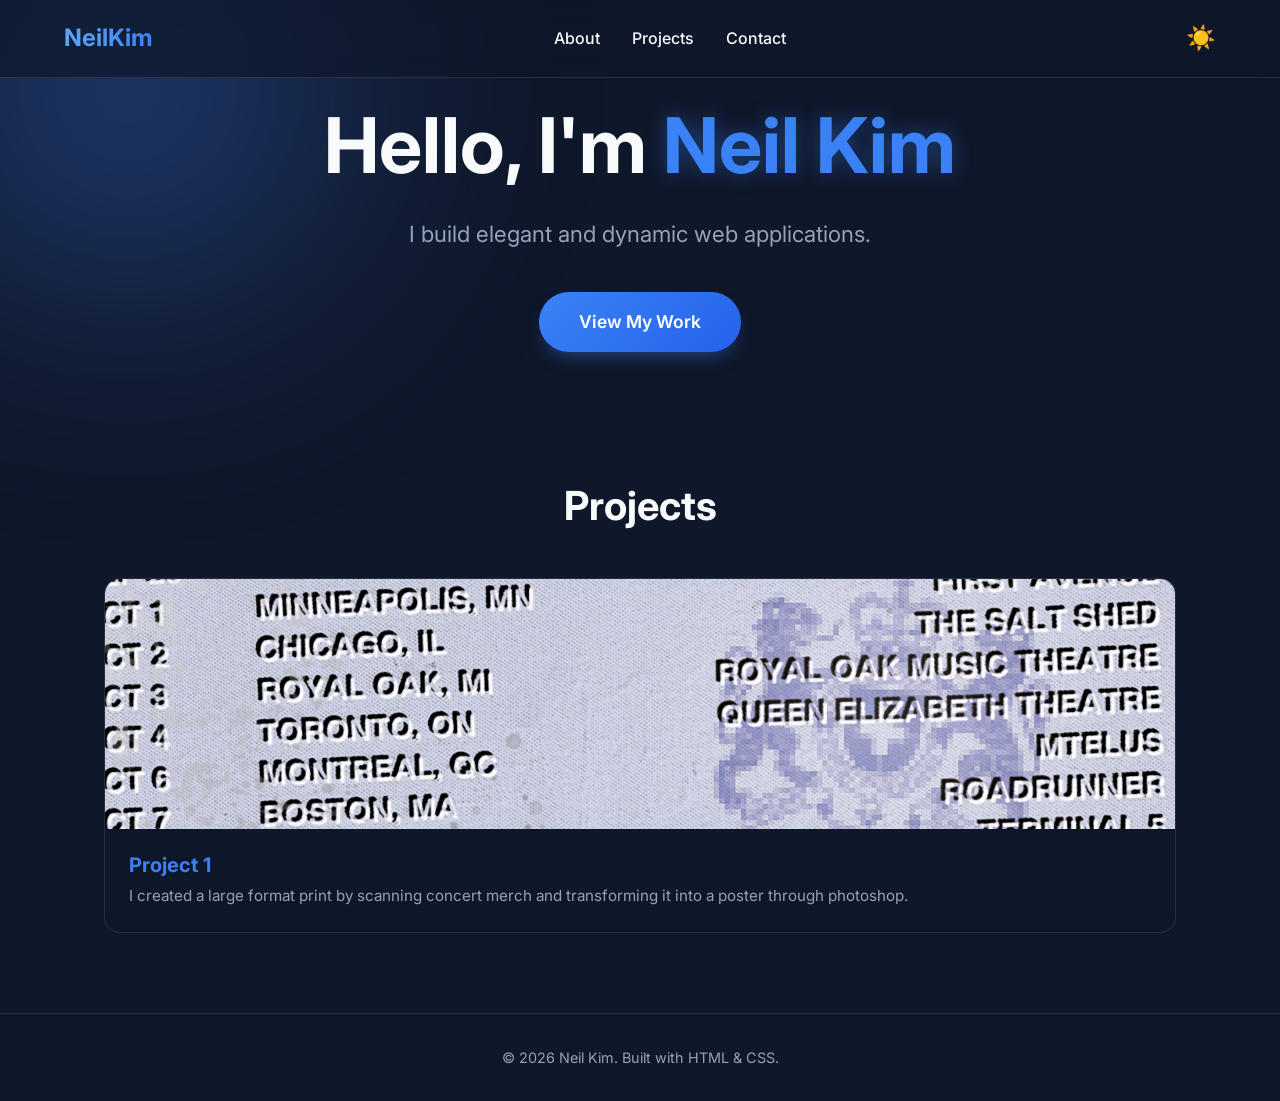
==== index.html @ 956ec5ed "gg" ====
<!DOCTYPE html>
<html lang="en">

<head>
  <meta charset="UTF-8">
  <meta name="viewport" content="width=device-width, initial-scale=1.0">

  <!-- SEO: Search engines read these to understand your page -->
  <title>Your Name | Portfolio</title>
  <meta name="description" content="A brief description of your awesome project or portfolio.">

  <!-- Typography: Importing 'Inter' from Google Fonts for a premium look -->
  <link rel="preconnect" href="https://fonts.googleapis.com">
  <link rel="preconnect" href="https://fonts.gstatic.com" crossorigin>
  <link href="https://fonts.googleapis.com/css2?family=Inter:wght@400;500;700&display=swap" rel="stylesheet">

  <!-- CSS: Link to your stylesheet (make sure you have a style.css file) -->
  <link rel="stylesheet" href="style.css">
</head>

<body>

  <!-- Navigation Bar -->
  <header>
    <nav>
      <div class="logo">NeilKim</div>
      <ul class="nav-links" id="nav-links">
        <li><a href="#about">About</a></li>
        <li><a href="#projects">Projects</a></li>
        <li><a href="#contact">Contact</a></li>
      </ul>
      <div class="nav-actions">
        <button id="theme-toggle" class="theme-toggle" aria-label="Toggle theme">🌙</button>
        <button class="mobile-toggle" id="mobile-toggle" aria-label="Toggle navigation">☰</button>
      </div>
    </nav>
  </header>

  <!-- Main Content Area -->
  <main>

    <!-- Hero Section: The first thing visitors see -->
    <section id="hero" class="hero">
      <h1>Hello, I'm <span class="highlight">Neil Kim</span></h1>
      <p>I build elegant and dynamic web applications.</p>
      <a href="#projects" class="btn-primary">View My Work</a>
    </section>

    <!-- Projects Section -->
    <section id="projects" class="projects-section">
      <h2 class="section-title">Projects</h2>

      <div class="projects-grid">
        <!-- Project 1 -->
        <div class="project-card">
          <div class="project-image">
            <!-- Ensure your image file is named 'project1.jpg' and is in the same folder -->
            <img src="project1.jpg" alt="Concert Merch Poster Scan">
          </div>
          <div class="project-content">
            <h3>Project 1</h3>
            <p>I created a large format print by scanning concert merch and transforming it into a poster through photoshop.</p>
          </div>
        </div>
      </div>
    </section>
  </main>

  <!-- Footer -->
  <footer>
    <p>&copy; 2026 Neil Kim. Built with HTML & CSS.</p>
  </footer>

  <!-- JavaScript: Link to your logic scripts at the bottom for faster page load -->
  <script src="script.js"></script>
</body>

</html>
---- style.css ----
:root {
  --bg-color: #0f172a;
  /* Slate 900 */
  --text-primary: #f8fafc;
  --text-secondary: #94a3b8;
  --accent-color: #3b82f6;
  --accent-glow: rgba(59, 130, 246, 0.4);
  --glass-bg: rgba(15, 23, 42, 0.7);
  --glass-border: rgba(255, 255, 255, 0.1);
  --mobile-menu-bg: rgba(15, 23, 42, 0.95);
  --transition-speed: 0.3s;
}

[data-theme="light"] {
  --bg-color: #f8fafc;
  /* Slate 50 */
  --text-primary: #0f172a;
  /* Slate 900 */
  --text-secondary: #475569;
  /* Slate 600 */
  --accent-color: #2563eb;
  /* Blue 600 */
  --accent-glow: rgba(37, 99, 235, 0.2);
  --glass-bg: rgba(248, 250, 252, 0.8);
  --glass-border: rgba(0, 0, 0, 0.1);
  --mobile-menu-bg: rgba(248, 250, 252, 0.95);
}

* {
  margin: 0;
  padding: 0;
  box-sizing: border-box;
}

body {
  font-family: 'Inter', sans-serif;
  background-color: var(--bg-color);
  color: var(--text-primary);
  line-height: 1.6;
  overflow-x: hidden;
  position: relative;
  display: flex;
  flex-direction: column;
  min-height: 100vh;
}

/* Background Animated Gradient / Glow */
body::before {
  content: '';
  position: absolute;
  top: -20vh;
  left: -20vw;
  width: 60vw;
  height: 60vh;
  background: radial-gradient(circle, var(--accent-glow), transparent 70%);
  z-index: -1;
  filter: blur(100px);
  animation: float 10s ease-in-out infinite alternate;
}

@keyframes float {
  0% {
    transform: translate(0, 0);
  }

  100% {
    transform: translate(10vw, 10vh);
  }
}

/* Typography */
h1,
h2,
h3 {
  font-weight: 700;
  line-height: 1.2;
}

a {
  text-decoration: none;
  color: var(--text-primary);
  transition: color var(--transition-speed);
}

a:hover {
  color: var(--accent-color);
}

/* Header & Nav */
header {
  position: fixed;
  top: 0;
  left: 0;
  width: 100%;
  padding: 1.2rem 5%;
  background: var(--glass-bg);
  backdrop-filter: blur(12px);
  -webkit-backdrop-filter: blur(12px);
  border-bottom: 1px solid var(--glass-border);
  z-index: 1000;
  display: flex;
  justify-content: center;
}

nav {
  display: flex;
  justify-content: space-between;
  align-items: center;
  width: 100%;
  max-width: 1200px;
}

.logo {
  font-size: 1.5rem;
  font-weight: 700;
  background: linear-gradient(to right, #60a5fa, #3b82f6);
  -webkit-background-clip: text;
  color: transparent;
}

.nav-links {
  display: flex;
  list-style: none;
  gap: 2rem;
}

.nav-links a {
  font-size: 1rem;
  font-weight: 500;
  position: relative;
  padding: 0.5rem 0;
}

.nav-links a::after {
  content: '';
  position: absolute;
  bottom: 0;
  left: 0;
  width: 0%;
  height: 2px;
  background: var(--accent-color);
  transition: width var(--transition-speed) ease;
}

.nav-links a:hover::after,
.nav-links a.active::after {
  width: 100%;
}

.nav-actions {
  display: flex;
  align-items: center;
  gap: 1rem;
}

.theme-toggle {
  background: none;
  border: none;
  font-size: 1.5rem;
  cursor: pointer;
  color: var(--text-primary);
  transition: transform var(--transition-speed);
}

.theme-toggle:hover {
  transform: scale(1.1);
}

.mobile-toggle {
  display: none;
  background: none;
  border: none;
  color: var(--text-primary);
  font-size: 2rem;
  cursor: pointer;
  transition: transform var(--transition-speed);
}

/* Hero Section */
.hero {
  flex-grow: 1;
  display: flex;
  flex-direction: column;
  justify-content: center;
  align-items: center;
  text-align: center;
  padding: 100px 5% 50px;
  /* Padding top accounts for fixed header */
}

.hero h1 {
  font-size: clamp(2.5rem, 6vw, 5rem);
  margin-bottom: 1.5rem;
  opacity: 0;
  animation: fadeInUp 0.8s ease forwards 0.2s;
}

.highlight {
  color: var(--accent-color);
  position: relative;
  text-shadow: 0 0 20px rgba(59, 130, 246, 0.4);
}

.hero p {
  font-size: clamp(1.1rem, 2vw, 1.4rem);
  color: var(--text-secondary);
  max-width: 600px;
  margin-bottom: 2.5rem;
  opacity: 0;
  animation: fadeInUp 0.8s ease forwards 0.4s;
}

.btn-primary {
  display: inline-block;
  padding: 1rem 2.5rem;
  background: linear-gradient(135deg, #3b82f6, #2563eb);
  color: #fff;
  border-radius: 50px;
  font-size: 1.1rem;
  font-weight: 600;
  box-shadow: 0 10px 20px -10px rgba(59, 130, 246, 0.6);
  transition: transform var(--transition-speed), box-shadow var(--transition-speed);
  opacity: 0;
  animation: fadeInUp 0.8s ease forwards 0.6s;
}

.btn-primary:hover {
  transform: translateY(-5px);
  box-shadow: 0 15px 25px -10px rgba(59, 130, 246, 0.8);
  color: #fff;
}

/* Animations */
@keyframes fadeInUp {
  from {
    opacity: 0;
    transform: translateY(30px);
  }

  to {
    opacity: 1;
    transform: translateY(0);
  }
}

/* Projects Section */
.projects-section {
  padding: 80px 5%;
  max-width: 1200px;
  margin: 0 auto;
}

.section-title {
  text-align: center;
  font-size: 2.5rem;
  margin-bottom: 3rem;
  color: var(--text-primary);
}

.projects-grid {
  display: grid;
  grid-template-columns: repeat(auto-fit, minmax(300px, 1fr));
  gap: 2rem;
}

.project-card {
  background: var(--glass-bg);
  border: 1px solid var(--glass-border);
  border-radius: 16px;
  overflow: hidden;
  transition: transform var(--transition-speed), box-shadow var(--transition-speed);
}

.project-card:hover {
  transform: translateY(-10px);
  box-shadow: 0 15px 30px rgba(0,0,0,0.2);
}

.project-image {
  width: 100%;
  height: 250px;
  overflow: hidden;
  background: var(--glass-border);
}

.project-image img {
  width: 100%;
  height: 100%;
  object-fit: cover;
  transition: transform 0.5s ease;
}

.project-card:hover .project-image img {
  transform: scale(1.05);
}

.project-content {
  padding: 1.5rem;
}

.project-content h3 {
  font-size: 1.25rem;
  margin-bottom: 0.5rem;
  color: var(--accent-color);
}

.project-content p {
  color: var(--text-secondary);
  font-size: 0.95rem;
  line-height: 1.5;
}

/* Footer */
footer {
  text-align: center;
  padding: 2rem;
  color: var(--text-secondary);
  border-top: 1px solid var(--glass-border);
  font-size: 0.9rem;
}

/* Responsive Design */
@media (max-width: 768px) {
  .mobile-toggle {
    display: block;
    z-index: 1010;
  }

  .nav-links {
    position: fixed;
    top: 0;
    right: -100%;
    width: 70vw;
    height: 100vh;
    background: var(--mobile-menu-bg);
    backdrop-filter: blur(16px);
    -webkit-backdrop-filter: blur(16px);
    flex-direction: column;
    justify-content: center;
    align-items: center;
    transition: right 0.4s cubic-bezier(0.77, 0, 0.175, 1);
    z-index: 1000;
    border-left: 1px solid var(--glass-border);
  }

  .nav-links.active {
    right: 0;
  }

  .nav-links li {
    margin: 1.5rem 0;
    opacity: 0;
    transform: translateX(20px);
    transition: opacity 0.3s ease, transform 0.3s ease;
  }

  .nav-links.active li {
    opacity: 1;
    transform: translateX(0);
  }

  /* Staggered animation for list items */
  .nav-links.active li:nth-child(1) {
    transition-delay: 0.1s;
  }

  .nav-links.active li:nth-child(2) {
    transition-delay: 0.2s;
  }

  .nav-links.active li:nth-child(3) {
    transition-delay: 0.3s;
  }

  .nav-links a {
    font-size: 1.5rem;
  }
}
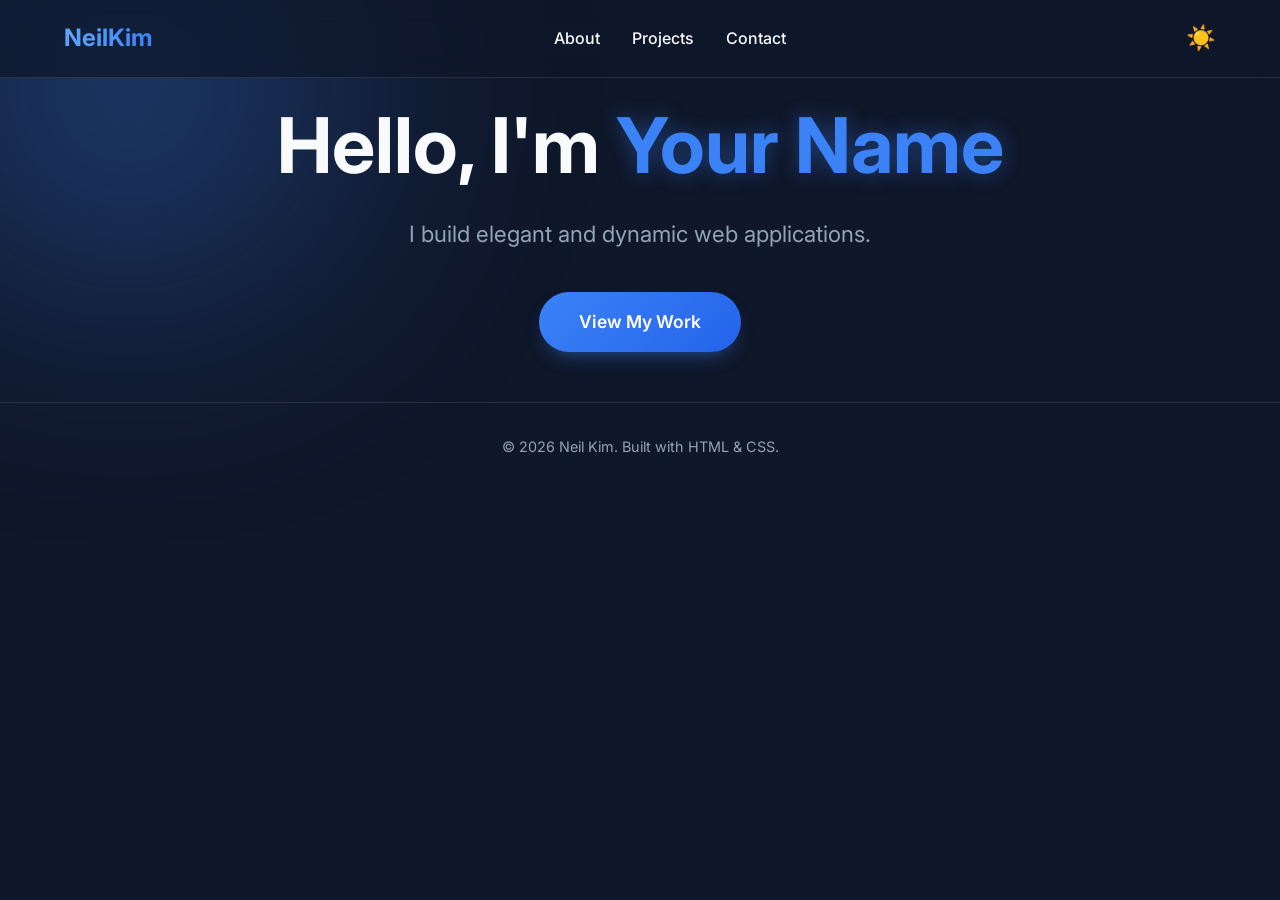
==== commit 144ac6ae: "gg" ====
--- a/index.html
+++ b/index.html
@@ -26,7 +26,7 @@
       <div class="logo">NeilKim</div>
       <ul class="nav-links" id="nav-links">
         <li><a href="#about">About</a></li>
-        <li><a href="#projects">Projects</a></li>
+        <li><a href="projects.html">Projects</a></li>
         <li><a href="#contact">Contact</a></li>
       </ul>
       <div class="nav-actions">
@@ -41,29 +41,12 @@
 
     <!-- Hero Section: The first thing visitors see -->
     <section id="hero" class="hero">
-      <h1>Hello, I'm <span class="highlight">Neil Kim</span></h1>
+      <h1>Hello, I'm <span class="highlight">Your Name</span></h1>
       <p>I build elegant and dynamic web applications.</p>
-      <a href="#projects" class="btn-primary">View My Work</a>
+      <a href="projects.html" class="btn-primary">View My Work</a>
     </section>
 
-    <!-- Projects Section -->
-    <section id="projects" class="projects-section">
-      <h2 class="section-title">Projects</h2>
 
-      <div class="projects-grid">
-        <!-- Project 1 -->
-        <div class="project-card">
-          <div class="project-image">
-            <!-- Ensure your image file is named 'project1.jpg' and is in the same folder -->
-            <img src="project1.jpg" alt="Concert Merch Poster Scan">
-          </div>
-          <div class="project-content">
-            <h3>Project 1</h3>
-            <p>I created a large format print by scanning concert merch and transforming it into a poster through photoshop.</p>
-          </div>
-        </div>
-      </div>
-    </section>
   </main>
 
   <!-- Footer -->
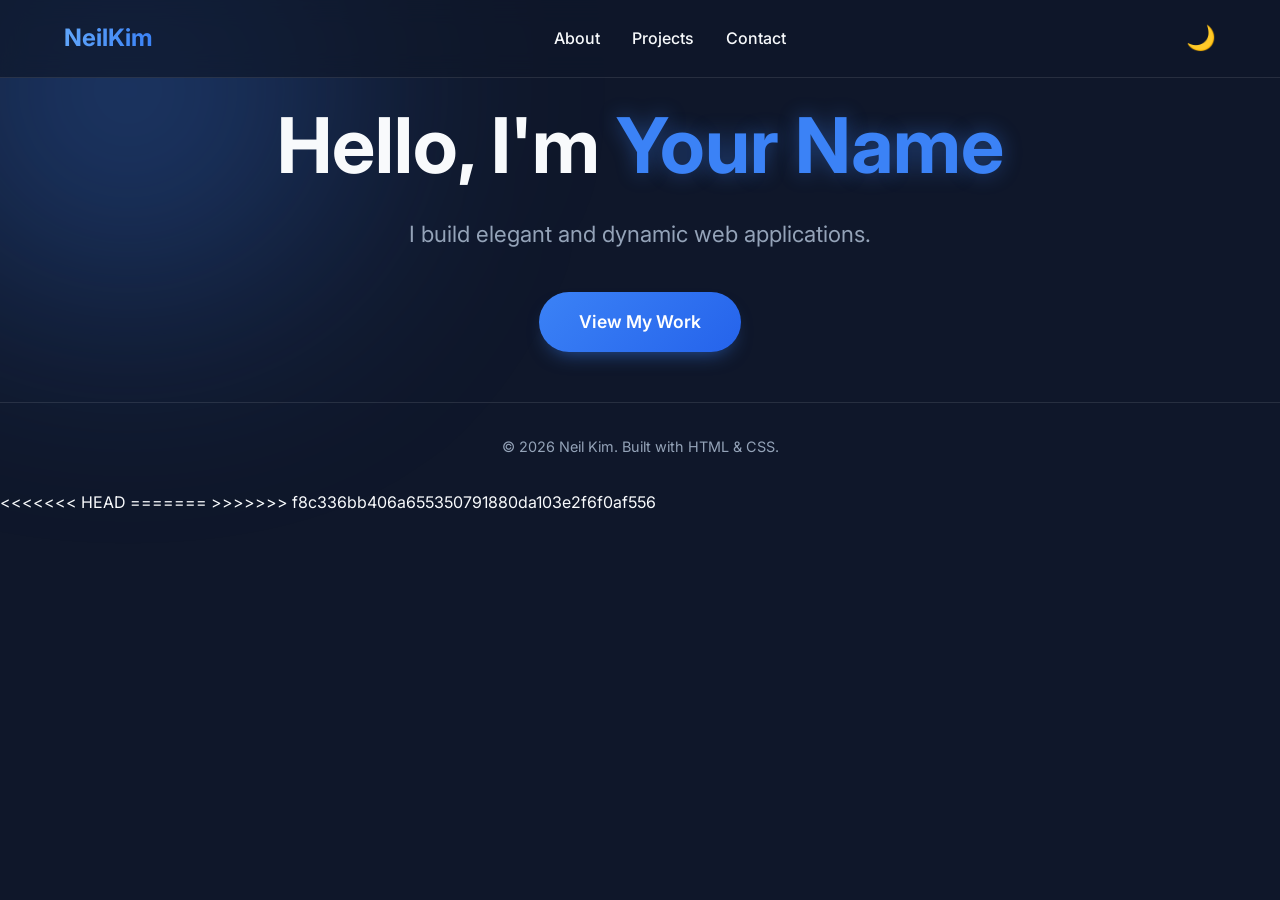
==== commit fb366884: "gg" ====
--- a/index.html
+++ b/index.html
@@ -58,4 +58,8 @@
   <script src="script.js"></script>
 </body>
 
+<<<<<<< HEAD
 </html>
+=======
+</html>
+>>>>>>> f8c336bb406a655350791880da103e2f6f0af556
--- a/style.css
+++ b/style.css
@@ -278,15 +278,18 @@
 
 .project-image {
   width: 100%;
-  height: 250px;
+  height: 350px;
   overflow: hidden;
   background: var(--glass-border);
+  display: flex;
+  align-items: center;
+  justify-content: center;
 }
 
 .project-image img {
   width: 100%;
   height: 100%;
-  object-fit: cover;
+  object-fit: contain;
   transition: transform 0.5s ease;
 }
 
@@ -375,4 +378,4 @@
   .nav-links a {
     font-size: 1.5rem;
   }
-}
+}
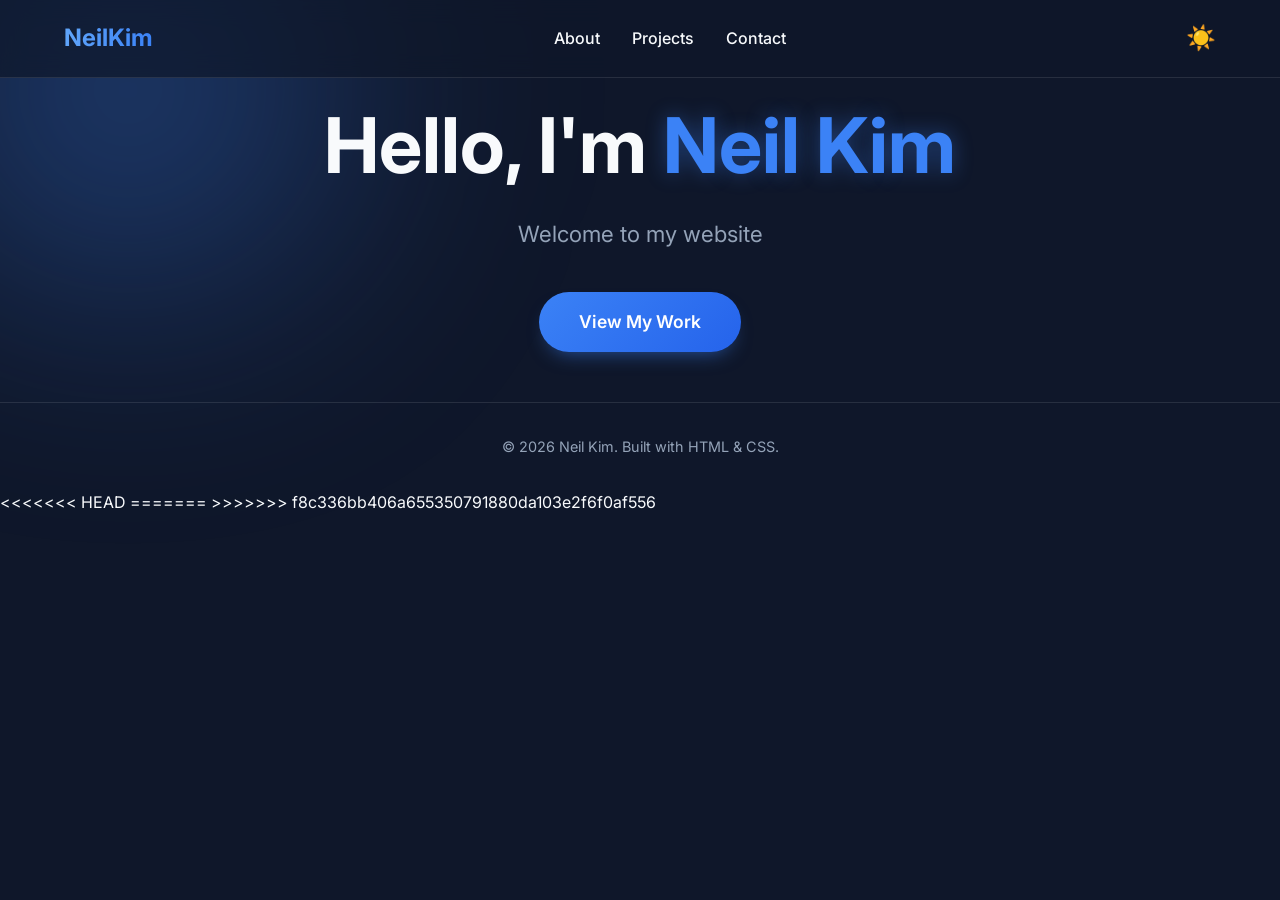
==== commit 2f187c98: "gg" ====
--- a/index.html
+++ b/index.html
@@ -6,7 +6,7 @@
   <meta name="viewport" content="width=device-width, initial-scale=1.0">
 
   <!-- SEO: Search engines read these to understand your page -->
-  <title>Your Name | Portfolio</title>
+  <title>Neil Kim | Portfolio</title>
   <meta name="description" content="A brief description of your awesome project or portfolio.">
 
   <!-- Typography: Importing 'Inter' from Google Fonts for a premium look -->
@@ -41,8 +41,8 @@
 
     <!-- Hero Section: The first thing visitors see -->
     <section id="hero" class="hero">
-      <h1>Hello, I'm <span class="highlight">Your Name</span></h1>
-      <p>I build elegant and dynamic web applications.</p>
+      <h1>Hello, I'm <span class="highlight">Neil Kim</span></h1>
+      <p>Welcome to my website</p>
       <a href="projects.html" class="btn-primary">View My Work</a>
     </section>
 
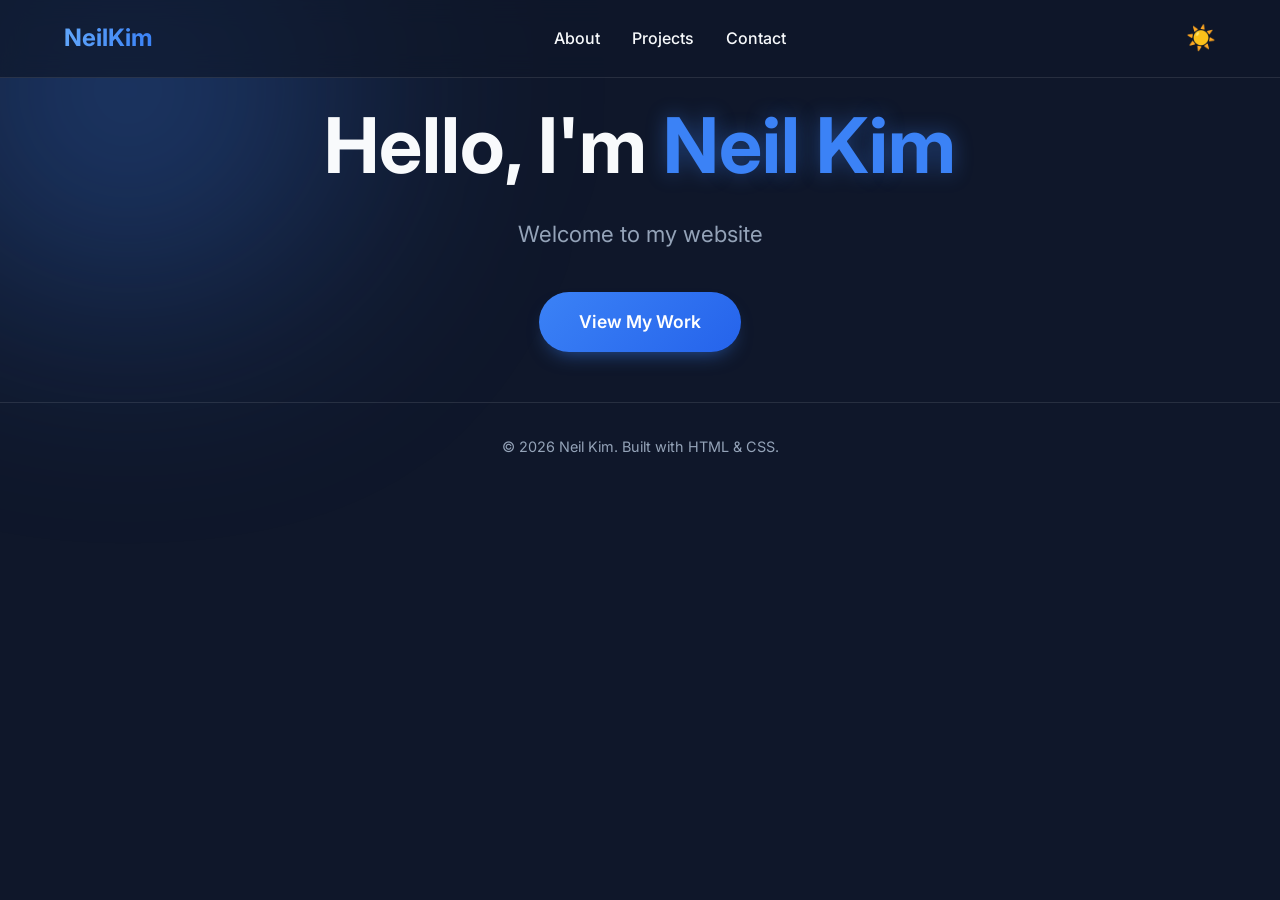
==== commit 2956deeb: "Update index.html" ====
--- a/index.html
+++ b/index.html
@@ -57,9 +57,3 @@
   <!-- JavaScript: Link to your logic scripts at the bottom for faster page load -->
   <script src="script.js"></script>
 </body>
-
-<<<<<<< HEAD
-</html>
-=======
-</html>
->>>>>>> f8c336bb406a655350791880da103e2f6f0af556
--- a/style.css
+++ b/style.css
@@ -311,6 +311,59 @@
   color: var(--text-secondary);
   font-size: 0.95rem;
   line-height: 1.5;
+}
+
+/* Lightbox Modal */
+.lightbox {
+  display: none;
+  position: fixed;
+  z-index: 2000;
+  left: 0;
+  top: 0;
+  width: 100%;
+  height: 100%;
+  overflow: auto;
+  background-color: rgba(15, 23, 42, 0.9);
+  backdrop-filter: blur(10px);
+  -webkit-backdrop-filter: blur(10px);
+}
+
+.lightbox-content {
+  margin: auto;
+  display: block;
+  max-width: 90%;
+  max-height: 85vh;
+  object-fit: contain;
+  animation: zoomIn 0.3s ease;
+  border-radius: 12px;
+  box-shadow: 0 10px 30px rgba(0,0,0,0.5);
+}
+
+@keyframes zoomIn {
+  from {transform:scale(0.8); opacity: 0;}
+  to {transform:scale(1); opacity: 1;}
+}
+
+.lightbox-close {
+  position: absolute;
+  top: 20px;
+  right: 35px;
+  color: #fff;
+  font-size: 40px;
+  font-weight: bold;
+  transition: 0.3s;
+  cursor: pointer;
+  z-index: 2001;
+}
+
+.lightbox-close:hover,
+.lightbox-close:focus {
+  color: var(--accent-color);
+  text-decoration: none;
+}
+
+.project-image img {
+  cursor: pointer;
 }
 
 /* Footer */
@@ -378,4 +431,4 @@
   .nav-links a {
     font-size: 1.5rem;
   }
-}+}
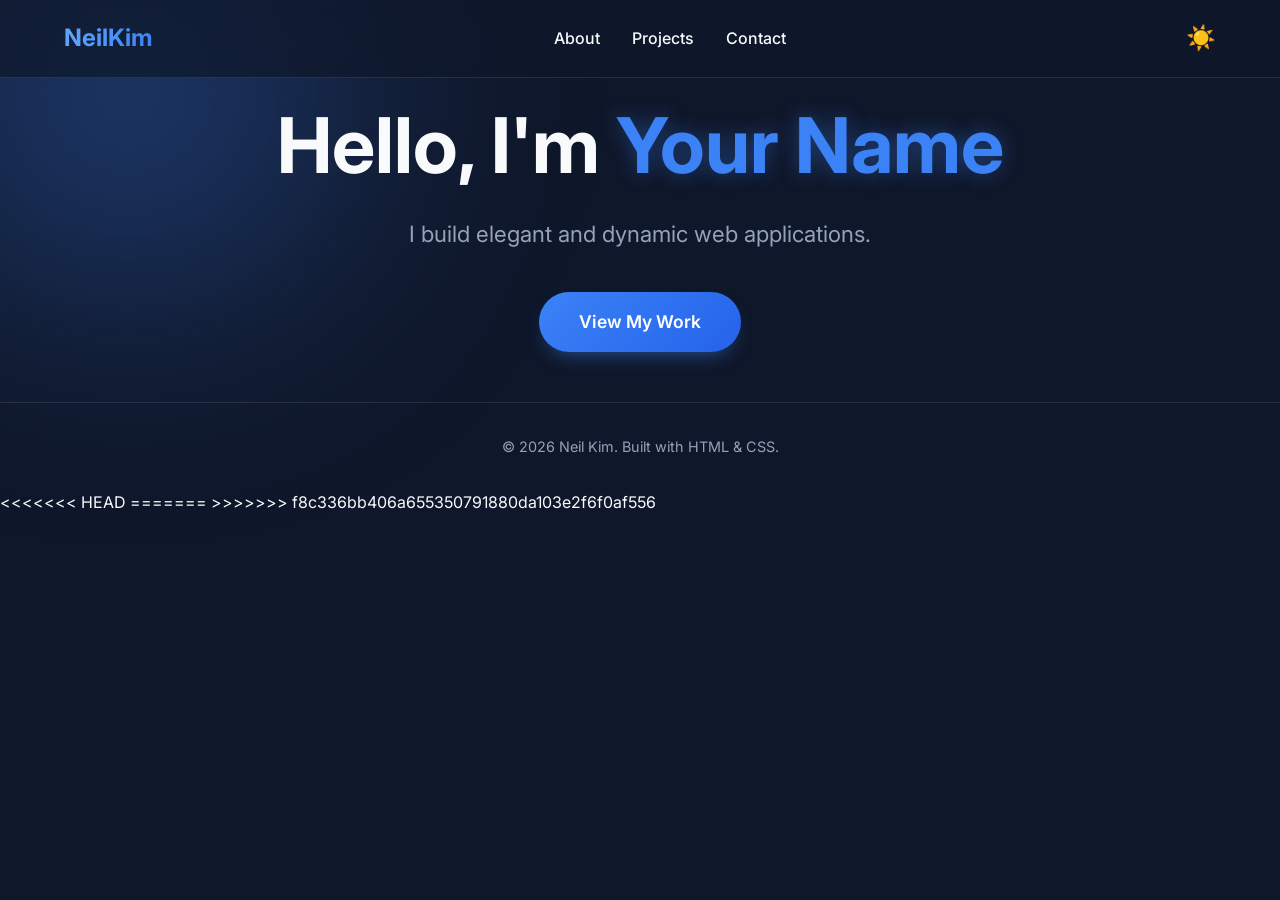
==== commit 0650ad4a: "gg" ====
--- a/index.html
+++ b/index.html
@@ -41,8 +41,8 @@
 
     <!-- Hero Section: The first thing visitors see -->
     <section id="hero" class="hero">
-      <h1>Hello, I'm <span class="highlight">Neil Kim</span></h1>
-      <p>Welcome to my website</p>
+      <h1>Hello, I'm <span class="highlight">Your Name</span></h1>
+      <p>I build elegant and dynamic web applications.</p>
       <a href="projects.html" class="btn-primary">View My Work</a>
     </section>
 
@@ -57,3 +57,9 @@
   <!-- JavaScript: Link to your logic scripts at the bottom for faster page load -->
   <script src="script.js"></script>
 </body>
+
+<<<<<<< HEAD
+</html>
+=======
+</html>
+>>>>>>> f8c336bb406a655350791880da103e2f6f0af556
--- a/style.css
+++ b/style.css
@@ -362,7 +362,8 @@
   text-decoration: none;
 }
 
-.project-image img {
+.project-image img,
+.project-image model-viewer {
   cursor: pointer;
 }
 
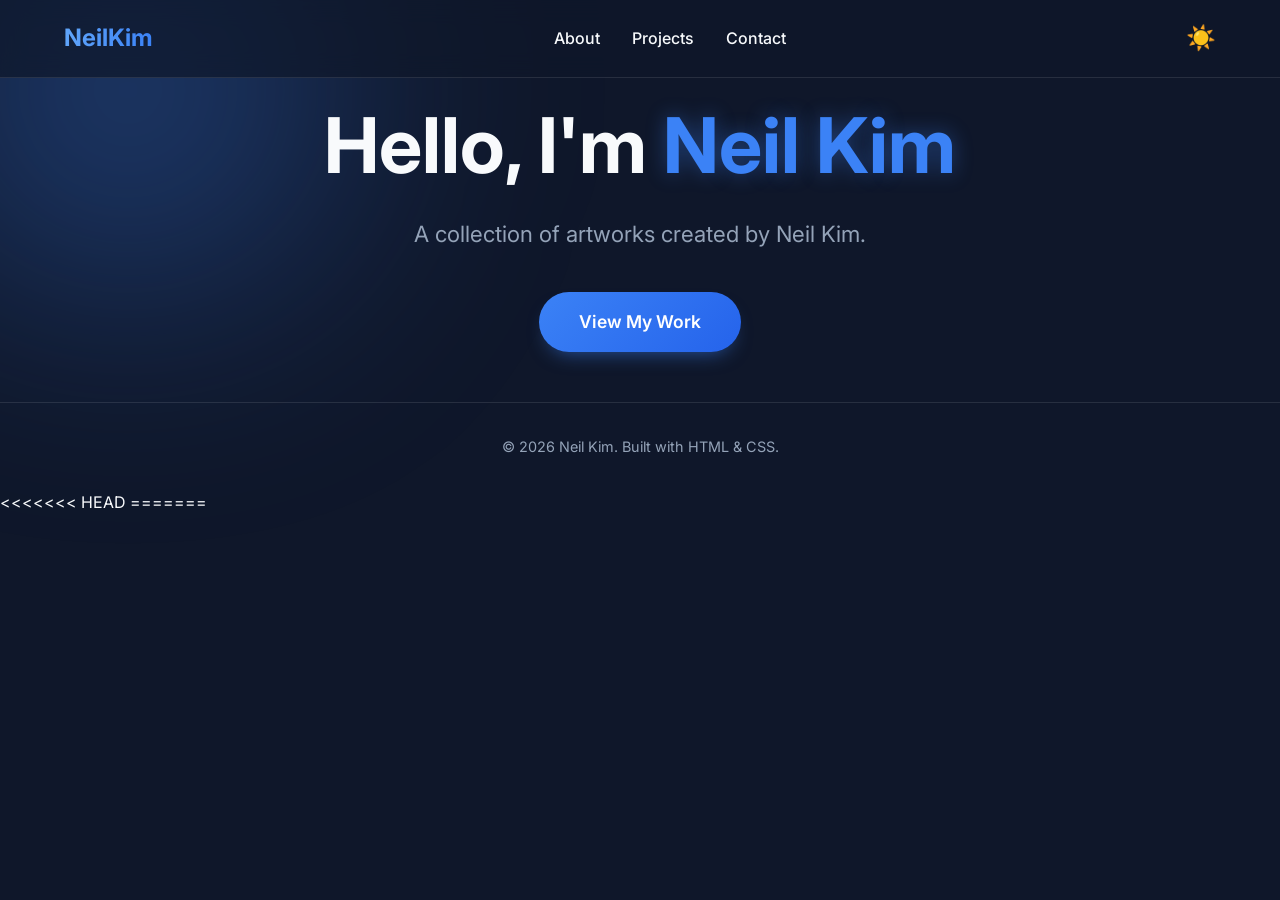
==== commit db9c5ef6: "ggg" ====
--- a/index.html
+++ b/index.html
@@ -41,8 +41,8 @@
 
     <!-- Hero Section: The first thing visitors see -->
     <section id="hero" class="hero">
-      <h1>Hello, I'm <span class="highlight">Your Name</span></h1>
-      <p>I build elegant and dynamic web applications.</p>
+      <h1>Hello, I'm <span class="highlight">Neil Kim</span></h1>
+      <p>A collection of artworks created by Neil Kim.</p>
       <a href="projects.html" class="btn-primary">View My Work</a>
     </section>
 
@@ -62,4 +62,3 @@
 </html>
 =======
 </html>
->>>>>>> f8c336bb406a655350791880da103e2f6f0af556
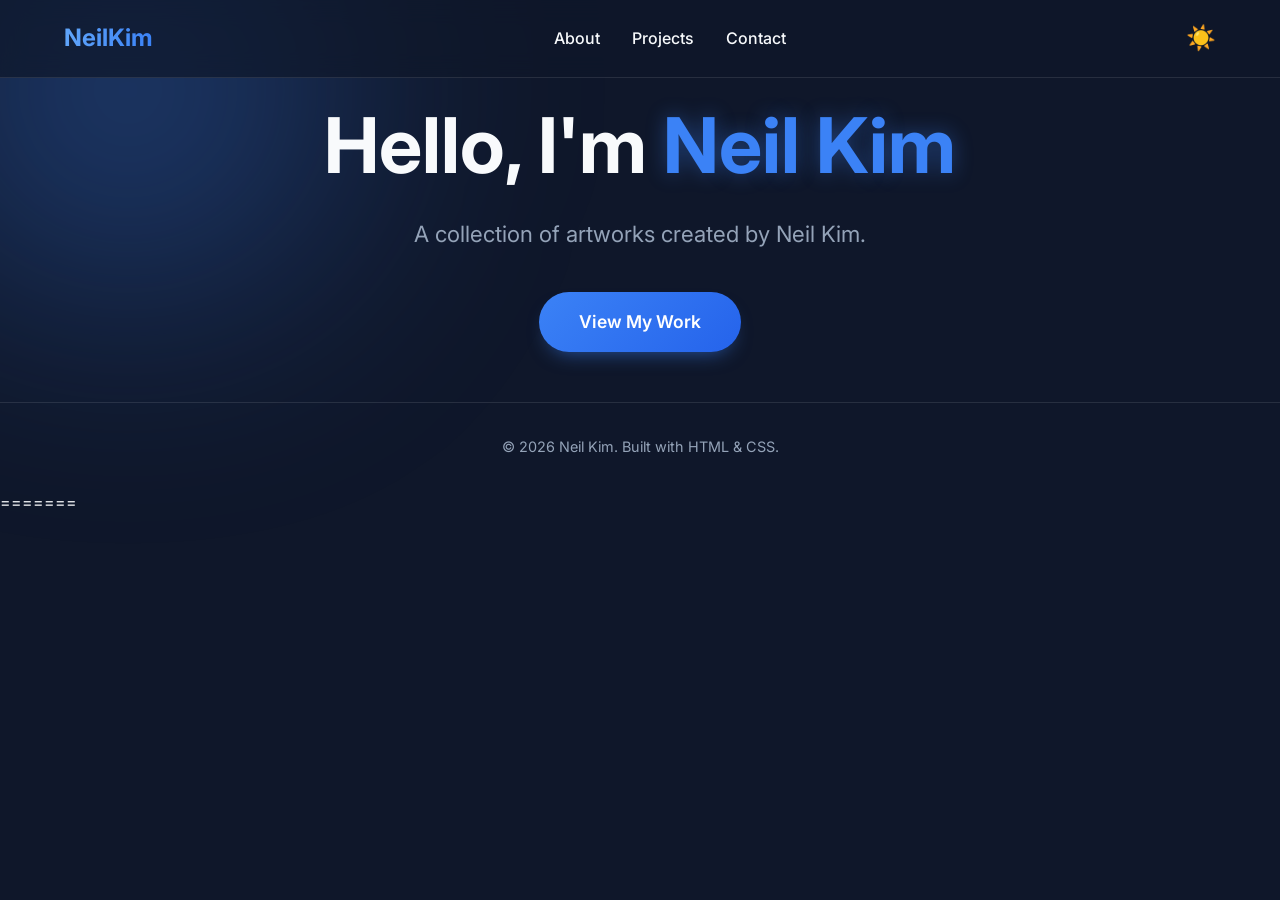
==== commit 22303858: "gg" ====
--- a/index.html
+++ b/index.html
@@ -58,7 +58,7 @@
   <script src="script.js"></script>
 </body>
 
-<<<<<<< HEAD
+
 </html>
 =======
 </html>
